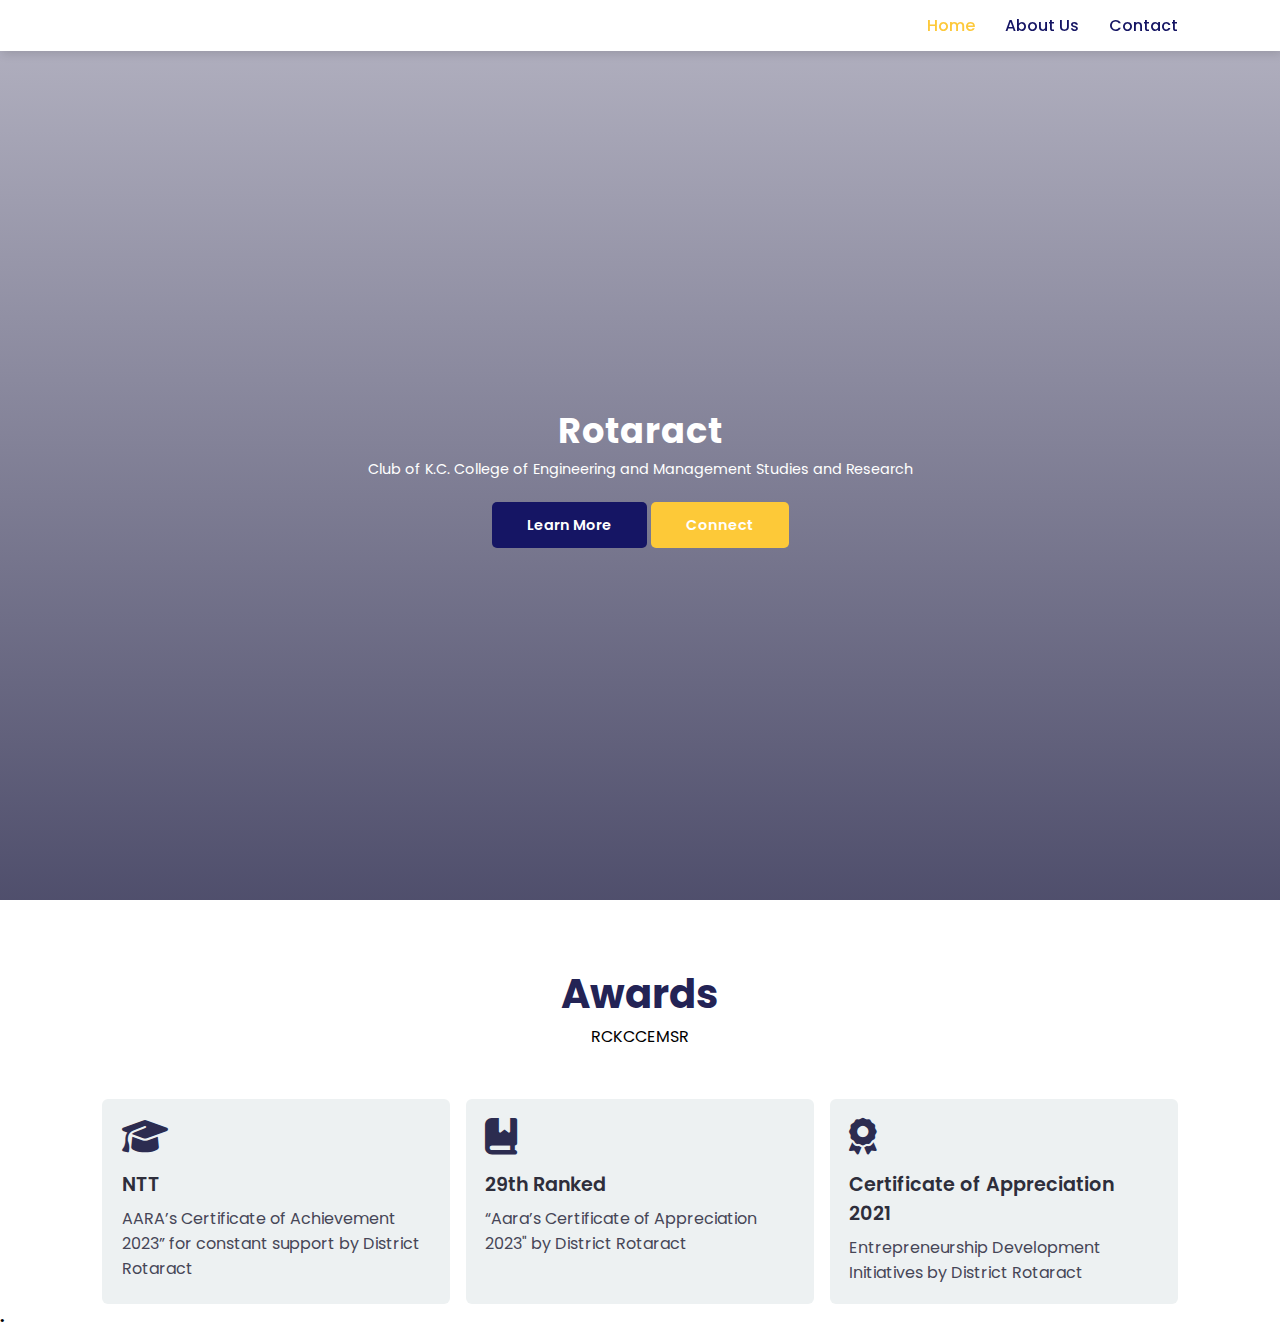
==== index.html @ a8b61ecd "Add files via upload" ====
<!DOCTYPE html>
<html lang="en">
<head>
	<meta charset="UTF-8">
	<meta name="viewport" content="width=device-width, initial-scale=1.0">
	<title>RCKCCEMSR</title>

	<!-- font Awesome CDN link -->
	<link rel="stylesheet" href="https://cdnjs.cloudflare.com/ajax/libs/font-awesome/6.1.1/css/all.min.css" />

	<!-- External CSS -->
	<link rel="stylesheet" href="style.css">

	<!-- JQuery CDN link -->
	<script src="https://code.jquery.com/jquery-3.6.0.min.js" integrity="sha256-/xUj+3OJU5yExlq6GSYGSHk7tPXikynS7ogEvDej/m4=" crossorigin="anonymous"></script>
</head>
<body>
	<!-- Navigation start -->
	<nav>
		<img src="C:\RCweb\img\Rclogo.png" class="logo" alt="">

		<div class="navigation">
			<ul>
				<i id="menu-close" class="fas fa-times"></i>
				<li><a href="index.html" class="active">Home</a></li>
				<li><a href="about.html">About Us</a></li>
				<li><a href="contact.html">Contact</a></li>
			</ul>

			<img src="img/menu.png" id="menu-btn" alt="">
		</div>
	</nav>
	<!-- Navigation ends -->


	<!-- Hero section starts from here -->
	<section id="home">
		<h2>
			Rotaract 
		</h2>
		<p>
			Club of K.C. College of Engineering and Management Studies and Research
		</p>
		<div class="btn">
			<a href="about.html" class="blue">Learn More</a>
			<a href="contact.html" class="yellow">Connect</a>
		</div>
	</section>
	<!-- Hero section ends from here -->


	<!-- Features section starts from here -->
	<section id="features">
		<h1>Awards</h1>
		<p>RCKCCEMSR</p>

		<div class="fea-base">
			<div class="fea-box">
				<i class="fas fa-graduation-cap"></i>
				<h3>NTT</h3>
				<p>
					AARA’s Certificate of Achievement 2023” for constant support by District Rotaract
				</p>
			</div>

			<div class="fea-box">
				<i class="fa-solid fa-book-bookmark"></i>
				<h3>29th Ranked</h3>
				<p>
					 “Aara’s Certificate of Appreciation 2023" by District Rotaract
				</p>
			</div>

			<div class="fea-box">
				<i class="fas fa-award"></i>
				<h3>Certificate of Appreciation 2021</h3>
				<p>
					Entrepreneurship Development Initiatives by District Rotaract
				</p>
			</div>
		</div>
	</section>
	
	<section>
		<h4>.</h4>
		
	
	</section>

	<script>
		// Show menu links on burger click
		$('#menu-btn').click(function(){
			$('nav .navigation ul').addClass('active')
		});

		// Hide navbar on click function
		$('#menu-close').click(function(){
			$('nav .navigation ul').removeClass('active')
		});
	</script>
</body>
</html>
---- style.css ----
@import url('https://fonts.googleapis.com/css2?family=Inter:wght@100;200;300;400;500&family=Poppins:ital,wght@0,100;0,200;0,300;0,400;0,500;0,600;0,700;0,800;0,900;1,700;1,800;1,900&display=swap');

*
{
	margin: 0;
	padding: 0;
	box-sizing: border-box;
}

body
{
	font-family: 'Poppins', sans-serif;
}

h1
{
	font-size: 2.5rem;
	font-weight: 700;
	color: rgb(35, 35, 85);
}

span
{
	font-size: .9rem;
}

h6
{
	font-size: 1.1rem;
	color: rgb(24, 24, 49);
}


/*------------- Navigation style start ------------*/
nav
{
	position: fixed;
	width: 100%;
	background-color: #fff;
	display: flex;
	justify-content: space-between;
	align-items: center;
	padding: 1vw 8vw;
	box-shadow: 2px 2px 10px rgba(0, 0, 0, 0.15);
	z-index: 1;
}

nav .logo
{
	width: 150px;
	cursor: pointer;
}

nav .navigation
{
	display: flex;
}

#menu-btn
{
	width: 30px;
	height: 30px;
	display: none;
}

#menu-close
{
	display: none;
}

nav .navigation ul
{
	display: flex;
	justify-content: flex-end;
	align-items: center;
}

nav .navigation ul li
{
	list-style: none;
	margin-left: 30px;
}

nav .navigation ul li a
{
	text-decoration: none;
	color: rgb(21, 21, 100);
	font-size: 16px;
	font-weight: 500;
	transition: 0.3s ease;
}

nav .navigation ul li a.active,
nav .navigation ul li a:hover
{
	color: #FDC93B;

}
/*------------- Navigation style end ------------*/



/*------------- Hero section styling start --------------*/
#home
{
	background-image: linear-gradient(rgba(9, 5, 54, 0.3), rgba(5,4,46,0.7)), url("img/BACKRC.PNG");
	width: 100%;
	height: 100vh;
	background-size: cover;
	background-position: center center;
	display: flex;
	flex-direction: column;
	justify-content: center;
	align-items: center;
	text-align: center;
	padding-top: 40px;
}

#home h2
{
	color: #fff;
	font-size: 2.2rem;
	letter-spacing: 1px;
}

#home p
{
	width: 50%;
	color: #fff;
	font-size: 0.9rem;
	line-height: 25px;
}

#home .btn
{
	margin-top: 30px;
}

#home a
{
	text-decoration: none;
	font-size: 0.9rem;
	padding: 13px 35px;
	background-color: #fff;
	font-weight: 600;
	border-radius: 5px;
}

#home a.blue
{
	color: #fff;
	background: rgb(21, 21, 100);
	transition: 0.3s ease;
}

#home a.blue:hover
{
	color: rgb(21, 21, 100);
	background: #fff;
}

#home a.yellow
{
	color: #fff;
	background: #fdc938;
	transition: 0.3s ease;
}

#home a.yellow:hover
{
	color: rgb(21, 21, 100);
	background: #fff;
}
/*------------- Hero section styling end --------------*/


/*------------- Features section styling start -------------*/
#features
{
	padding: 5vw 8vw 0 8vw;
	text-align: center;
}

#features .fea-base
{
	display: grid;
	grid-template-columns: repeat(auto-fit, minmax(320px, 1fr));
	grid-gap: 1rem;
	margin-top: 50px;
}

#features .fea-box
{
	background: #edf1f2;
	text-align: start;
	padding: 1.2rem;
	border-radius: 6px;
}

#features .fea-box i
{
	font-size: 2.3rem;
	color: rgb(44, 44, 80);
}

#features .fea-box h3
{
	font-size: 1.2rem;
	font-weight: 600;
	color: rgb(46, 46, 59);
	padding: 13px 0 7px 0;
}

#features .fea-box p
{
	font-size: 1rem;
	font-weight: 400;
	color: rgb(70, 70, 87);
}
/*------------- Features section styling end -------------*/


/*------------- Courses section styling start ------------*/
#course
{
	padding: 8vw 8vw 8vw 8vw;
	text-align: center;
}

#course .course-box
{
	display: grid;
	grid-template-columns: repeat(auto-fit, minmax(320px, 1fr));
	grid-gap: 1rem;
	margin-top: 50px;
}

#course .courses
{
	text-align: start;
	background: #edf1f2;
	height: 100%;
	position: relative;
}

#course .courses img
{
	width: 100%;
	height: 60%;
	background-size: cover;
	background-position: center;
}

#course .courses .details
{
	padding: 15px 15px 0 15px;
}

#course .courses .details i
{
	color: #fdc93b;
	font-size: .9rem;
}

#course .courses .cost
{
	background-color: rgb(74, 74, 136);
	color: #fff;
	line-height: 70px;
	width: 70px;
	height: 70px;
	text-align: center;
	border-radius: 50%;
	position: absolute;
	right: 15px;
	bottom: 100px;
}
/*------------- Courses section styling end ------------*/


/*------------- Registration section styling start ----------*/
#registration
{
	padding: 6vw 8vw 6vw 8vw;
	background-image: linear-gradient(rgba(99,112,168,0.5), rgba(81,91,233,0.5)),url("img/signup.jpg");
	width: 100%;
	height: 100%;
	background-size: cover;
	background-position: center;
	display: flex;
	justify-content: space-between;
	align-items: center;
}

#registration .reminder, #registration .reminder h1
{
	color: #fff;
}

#registration .reminder .time
{
	display: flex;
	margin-top: 40px;
}

#registration .reminder .time .date
{
	text-align: center;
	padding: 13px 33px;
	background: rgba(255, 255, 255, 0.25);
	backdrop-filter: blur(4px);
	box-shadow: 0 8px 32px 0 rgba(31, 38, 135, 0.37);
	border-radius: 10px;
	margin: 0 5px 10px 5px;
	border: 1px solid rgba(255, 255, 255, 0.18);
	font-size: 1.1rem;
	font-weight: 600;
}

#registration .form
{
	background: #fff;
	border-radius: 8px;
	display: flex;
	flex-direction: column;
	padding: 40px;
	box-shadow: 0 8px 32px 0 rgba(31, 38, 135, 0.37);
}

#registration .form input
{
	margin: 15px 0;
	padding: 15px 10px;
	border: 1px solid rgb(84, 40, 241);
	outline: none;
}

#registration .form input::placeholder
{
	color: #413c3c;
	font-weight: 500;
	font-size: 0.9rem;
}

#registration .form .btn
{
	margin-top: 20px;
}

#registration .form a.yellow
{
	text-decoration: none;
	font-size: 0.9rem;
	padding: 13px 35px;
	background-color: #fff;
	font-weight: 600;
	border-radius: 5px;
	color: #fff;
	background: #fdc938;
	transition: 0.3s ease;
}

#registration .form a.yellow:hover
{
	color: rgb(21, 21, 100);
	background: #fff;
}
/*------------- Registration section styling end ----------*/



/*------------- Experts section styling starts ----------*/
#experts
{
	padding: 8vw 8vw 8vw 8vw;
	text-align: center;
}

#experts .expert-box
{
	display: grid;
	grid-template-columns: repeat(auto-fit, minmax(250px, 1fr));
	grid-gap: 1rem;
	margin-top: 50px;
}

#experts .expert-box .profile
{
	background: #fafaf1;
	padding: 30px 10px;
	box-shadow: rgba(17, 17, 26, 0.05) 0px 1px 0px, rgba(17, 17, 26, 0.1) 0px 0px 8px;
}

#experts .expert-box .profile:hover
{
	box-shadow: rgba(0, 0, 0, 0.1) 0px 10px 50px;
}

.pro-links
{
	margin-top: 10px;
}

.pro-links i
{
	padding: 10px 13px;
	border: 1px solid rgb(21, 21, 100);
	cursor: pointer;
	transition: 0.3s ease;
}

.pro-links i:hover
{
	background: rgb(21, 21, 100);
	color: #fff;
}
/*------------- Experts section styling ends ----------*/



/*------------- Footer section styling starts ------------*/
footer
{
	padding: 8vw;
	background-color: #101c32;
	display: flex;
	justify-content: space-between;
	align-items: flex-start;
	flex-wrap: wrap;
}

footer .footer-col
{
	padding-bottom: 40px;
}

footer h3
{
	color: rgb(241, 240, 245);
	font-weight: 600;
	padding-bottom: 20px;
}

footer li
{
	list-style: none;
	color: #7b838a;
	padding: 10px 0;
	font-size: 15px;
	cursor: pointer;
	transition: 0.3s ease;
}

footer li:hover
{
	color: rgb(241, 240, 245);
}

footer p
{
	color: #7b838a;
}

footer .subscribe
{
	margin-top: 20px;
}

footer input
{
	width: 220px;
	padding: 15px 12px;
	background: #334F6C;
	border: none;
	outline: none;
	color: #fff;
}

footer .subscribe a
{
	text-decoration: none;
	font-size: 0.9rem;
	padding: 12px 15px;
	background-color: #fff;
	font-weight: 600;
}

footer .subscribe a.yellow
{
	color: #fff;
	background: #fdc93b;
	transition: 0.3s ease;
}

footer .subscribe a.yellow:hover
{
	color: rgb(21, 21, 100);
	background: #fff;
}

footer .copyright
{
	margin-top: 20px;
	width: 100%;
	display: flex;
	justify-content: space-between;
	align-items: center;
	flex-wrap: wrap;
}

footer .copyright p, footer .copyright p > a
{
	color: #fff;
	text-decoration: none;
}

footer .copyright .pro-links
{
	margin-top: 0px;
}

footer .copyright .pro-links i
{
	background-color: #5f7185;
	color: #fff;
}

footer .copyright .pro-links i:hover
{
	background: #fdc93b;
	color: #2c2c2c;
}
/*------------- Footer section styling ends ------------*/



/*---------------------------------------------------------*/
/*-------------------- Ipad screen styling ----------------*/
/*---------------------------------------------------------*/
@media screen and (max-width: 789px)
{
	nav
	{
		padding: 15px 20px;
	}

	nav img
	{
		width: 130px;
	}

	#menu-btn
	{
		display: initial;
	}

	#menu-close
	{
		display: initial;
		font-size: 1.6rem;
		color: #fff;
		padding: 30px 0 20px 20px;
	}

	nav .navigation ul
	{
		position: absolute;
		top: 0;
		right: -220px;
		display: flex;
		flex-direction: column;
		justify-content: flex-start;
		align-items: flex-start;
		width: 220px;
		height: 100vh;
		background: rgba(17, 20, 104, 0.45);
		backdrop-filter: blur(4.5px);
		border: 1px solid rgba(255, 255, 255, 0.18);
		transition: 0.3s ease-in;
	}

	nav .navigation ul.active
	{
		right: 0;
	}

	nav .navigation ul li
	{
		padding: 20px 0 20px 40px;
		margin-left: 0;
	}

	nav .navigation ul li a
	{
		color: #fff;
	}

	#home
	{
		padding: 0px;
	}

	#home p
	{
		width: 90%;
	}

	#features
	{
		padding: 8vw 4vw 0 4vw;
	}

	#course
	{
		padding: 8vw 4vw 8vw 4vw;
	}

	#registration
	{
		padding: 6vw 4vw 6vw 4vw;
		gap: 2.2rem;
	}

	#registration .reminder .time
	{
		display: flex;
		justify-content: space-between;
		flex-wrap: wrap;
		margin-top: 40px;
	}

	#experts
	{
		padding: 8vw 4vw 6vw 4vw;
	}

	footer .copyright .pro-links
	{
		margin-top: 20px;
	}
}


@media screen and (max-width: 475px)
{
	#registration
	{
		flex-direction: column;
	}

	.reminder p, .reminder h1
	{
		text-align: center;
	}

	.reminder h1
	{
		font-size: 1.8rem;
	}

	#registration .reminder .time
	{
		justify-content: space-evenly;
		margin-top: 20px;
	}
}
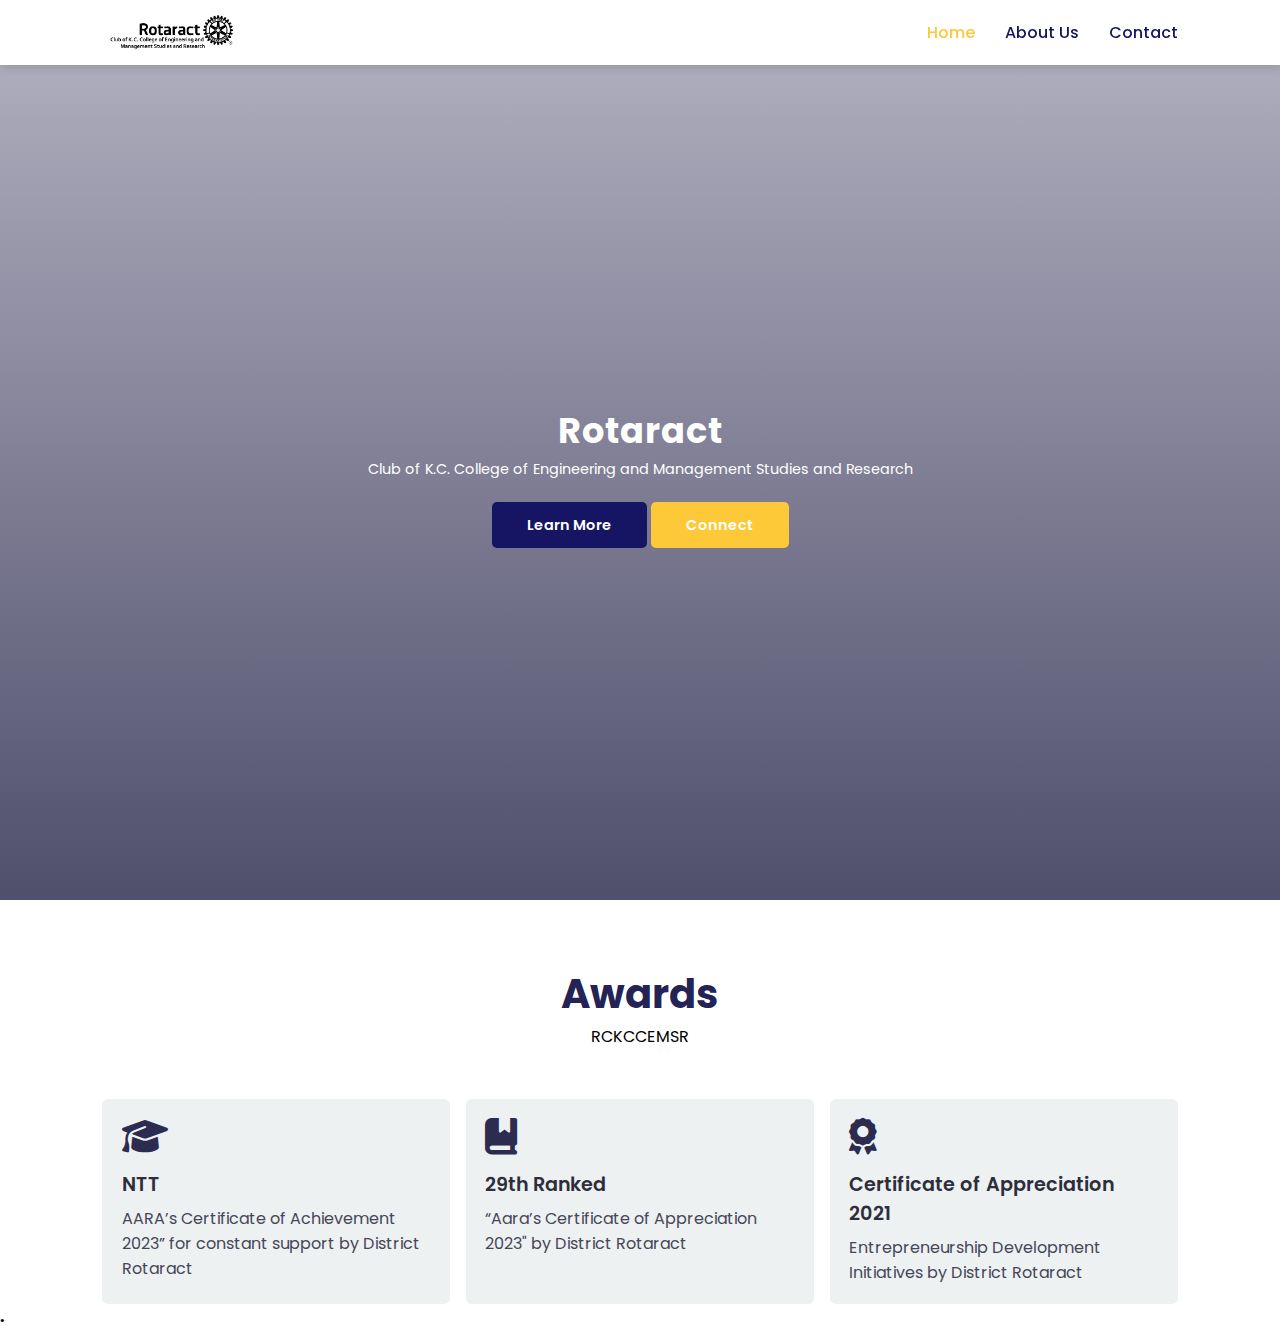
==== commit 2e37586b: "Update index.html" ====
--- a/index.html
+++ b/index.html
@@ -17,7 +17,7 @@
 <body>
 	<!-- Navigation start -->
 	<nav>
-		<img src="C:\RCweb\img\Rclogo.png" class="logo" alt="">
+		<img src="\img\Rclogo.png" class="logo" alt="">
 
 		<div class="navigation">
 			<ul>
@@ -99,4 +99,4 @@
 		});
 	</script>
 </body>
-</html>+</html>
